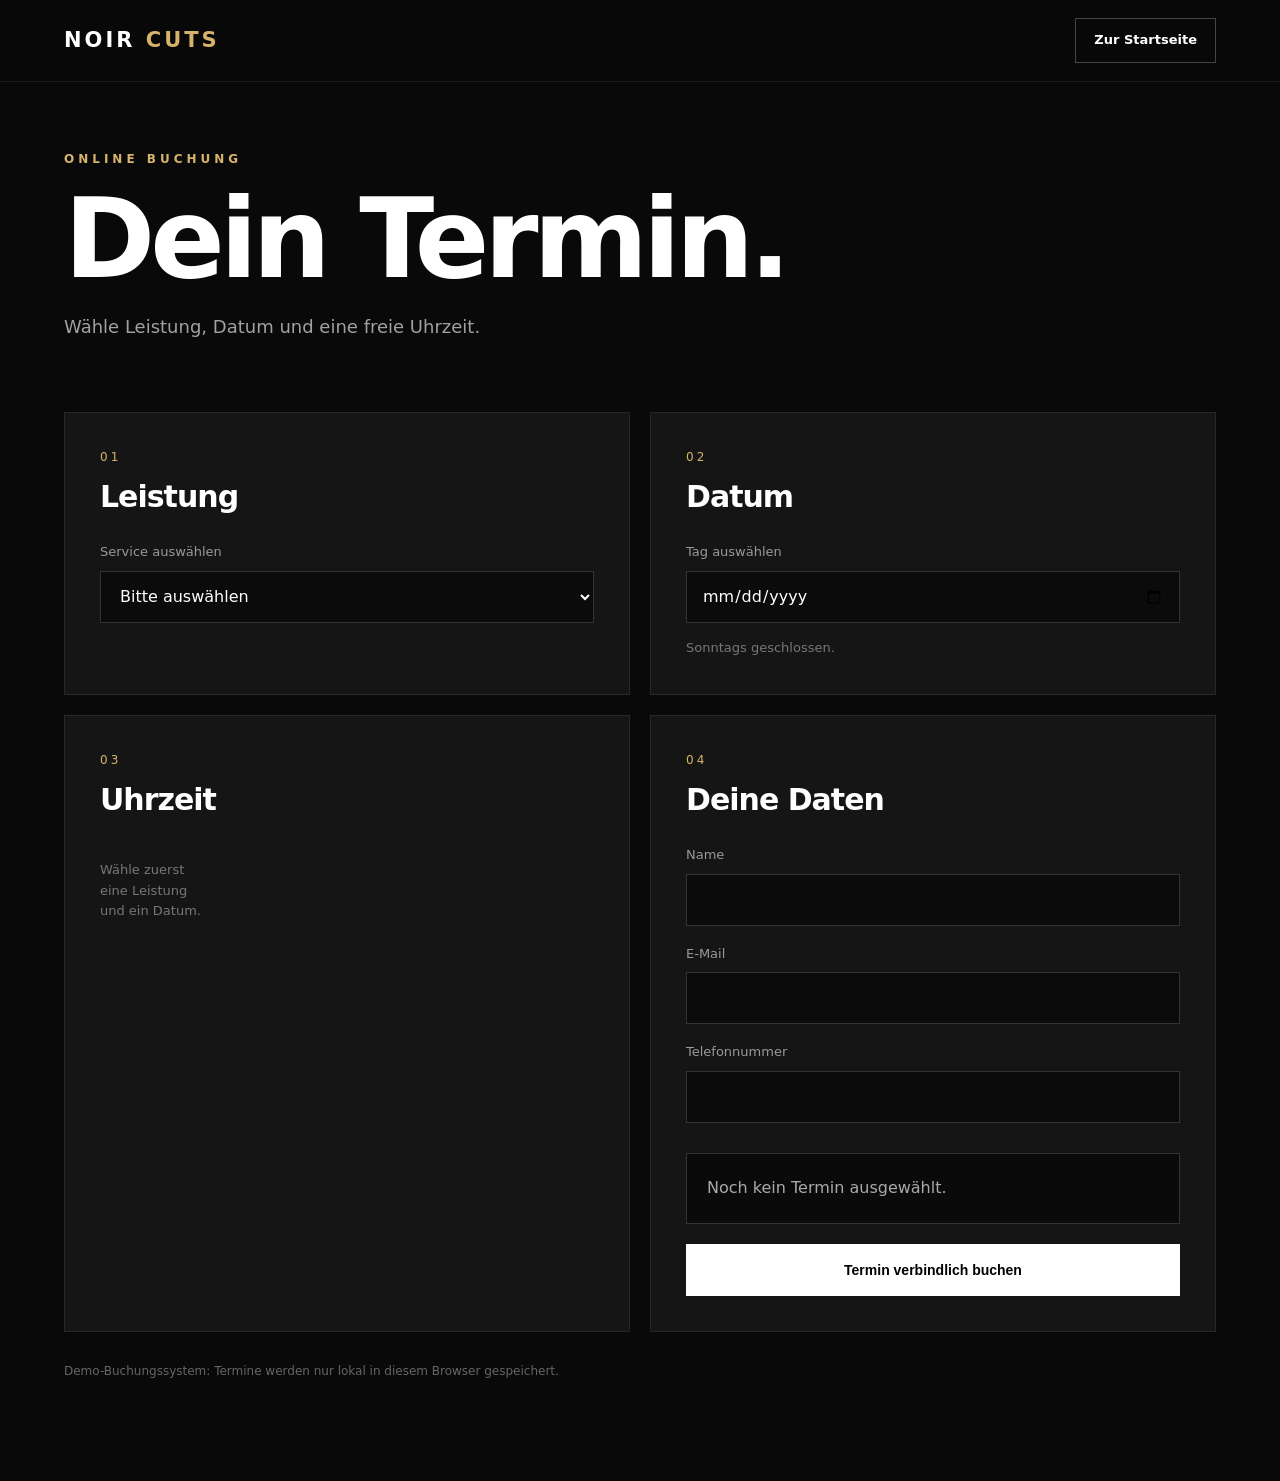
==== booking.html @ 9d5f7660 "Website Version 3 fertiggestellt" ====
<!DOCTYPE html>
<html lang="de">

<head>
    <meta charset="UTF-8">
    <meta name="viewport" content="width=device-width, initial-scale=1.0">

    <title>Termin buchen | NOIR CUTS</title>

    <link rel="stylesheet" href="style.css">
    <link rel="icon" href="favicon.svg" type="image/svg+xml">
</head>

<body>

    <header class="header">

        <a href="index.html" class="logo">
            NOIR <span>CUTS</span>
        </a>

        <a href="index.html" class="nav-button">
            Zur Startseite
        </a>

    </header>


    <main class="booking-page">

        <section class="booking-header">

            <p class="eyebrow">
                ONLINE BUCHUNG
            </p>

            <h1>
                Dein Termin.
            </h1>

            <p>
                Wähle Leistung, Datum und eine freie Uhrzeit.
            </p>

        </section>


        <section class="booking-grid">


            <!-- LEISTUNG -->

            <div class="booking-card">

                <span class="booking-step">
                    01
                </span>

                <h2>
                    Leistung
                </h2>

                <label for="service">
                    Service auswählen
                </label>

                <select id="service">

                    <option value="">
                        Bitte auswählen
                    </option>

                    <option value="classic">
                        Classic Cut – 25 € – 30 Min.
                    </option>

                    <option value="fade">
                        Skin Fade – 30 € – 45 Min.
                    </option>

                    <option value="hairbeard">
                        Hair & Beard – 40 € – 60 Min.
                    </option>

                    <option value="beard">
                        Beard Styling – 18 € – 30 Min.
                    </option>

                </select>

            </div>


            <!-- DATUM -->

            <div class="booking-card">

                <span class="booking-step">
                    02
                </span>

                <h2>
                    Datum
                </h2>

                <label for="bookingDate">
                    Tag auswählen
                </label>

                <input
                    type="date"
                    id="bookingDate"
                >

                <p class="booking-info">
                    Sonntags geschlossen.
                </p>

            </div>


            <!-- UHRZEIT -->

            <div class="booking-card booking-times-card">

                <span class="booking-step">
                    03
                </span>

                <h2>
                    Uhrzeit
                </h2>

                <div
                    class="time-slots"
                    id="timeSlots"
                >

                    <p class="booking-placeholder">
                        Wähle zuerst eine Leistung und ein Datum.
                    </p>

                </div>

            </div>


            <!-- DATEN -->

            <div class="booking-card">

                <span class="booking-step">
                    04
                </span>

                <h2>
                    Deine Daten
                </h2>

                <form id="bookingForm">

                    <label for="customerName">
                        Name
                    </label>

                    <input
                        type="text"
                        id="customerName"
                        required
                    >


                    <label for="customerEmail">
                        E-Mail
                    </label>

                    <input
                        type="email"
                        id="customerEmail"
                        required
                    >


                    <label for="customerPhone">
                        Telefonnummer
                    </label>

                    <input
                        type="tel"
                        id="customerPhone"
                        required
                    >


                    <div class="booking-summary" id="bookingSummary">

                        Noch kein Termin ausgewählt.

                    </div>


                    <button
                        type="submit"
                        class="button button-primary booking-submit"
                    >
                        Termin verbindlich buchen
                    </button>

                </form>

            </div>

        </section>


        <section
            class="booking-success"
            id="bookingSuccess"
        >

            <h2>
                Termin gebucht ✓
            </h2>

            <p id="successText"></p>

            <a
                href="index.html"
                class="button button-secondary"
            >
                Zur Startseite
            </a>

        </section>


        <p class="booking-demo-warning">

            Demo-Buchungssystem:
            Termine werden nur lokal in diesem Browser gespeichert.

        </p>

    </main>


    <script src="booking.js"></script>

</body>

</html>
---- style.css ----
:root {
    --background: #090909;
    --background-light: #111111;
    --card: #151515;
    --border: #282828;

    --text: #ffffff;
    --text-muted: #a1a1a1;

    --accent: #d6b36a;

    --max-width: 1300px;
}


/* RESET */

* {
    margin: 0;
    padding: 0;
    box-sizing: border-box;
}


html {
    scroll-behavior: smooth;
}


body {
    font-family:
        Inter,
        ui-sans-serif,
        system-ui,
        -apple-system,
        BlinkMacSystemFont,
        "Segoe UI",
        sans-serif;

    background: var(--background);
    color: var(--text);

    line-height: 1.6;
}


a {
    color: inherit;
}


button,
a {
    -webkit-tap-highlight-color: transparent;
}


section {
    scroll-margin-top: 90px;
}


/* HEADER */

.header {
    height: 82px;

    display: flex;
    align-items: center;

    padding: 0 max(5%, calc((100% - var(--max-width)) / 2));

    position: fixed;
    top: 0;
    left: 0;

    width: 100%;

    background: rgba(9, 9, 9, 0.88);
    backdrop-filter: blur(18px);

    border-bottom: 1px solid rgba(255,255,255,0.08);

    z-index: 1000;
}


.logo {
    text-decoration: none;

    font-size: 21px;
    font-weight: 800;

    letter-spacing: 3px;

    margin-right: auto;
}


.logo span,
.footer-logo span {
    color: var(--accent);
}


.desktop-nav {
    display: flex;
    align-items: center;

    gap: 34px;
}


.desktop-nav a {
    text-decoration: none;

    color: #d0d0d0;

    font-size: 14px;

    transition: 0.2s;
}


.desktop-nav a:hover {
    color: white;
}


.nav-button {
    margin-left: 35px;

    text-decoration: none;

    border: 1px solid rgba(255,255,255,0.25);

    padding: 11px 18px;

    font-size: 13px;
    font-weight: 600;

    transition: 0.2s;
}


.nav-button:hover {
    background: white;
    color: black;
}


/* MOBILE BUTTON */

.menu-button {
    display: none;

    width: 42px;
    height: 42px;

    background: transparent;
    border: 0;

    cursor: pointer;
}


.menu-button span {
    width: 23px;
    height: 2px;

    display: block;

    margin: 5px auto;

    background: white;

    transition: 0.25s;
}


.mobile-menu {
    display: none;
}


/* HERO */

.hero {
    position: relative;

    min-height: 100vh;

    display: flex;
    align-items: center;

    overflow: hidden;

    padding:
        140px
        max(5%, calc((100% - var(--max-width)) / 2))
        80px;

    background:
        radial-gradient(
            circle at 75% 35%,
            rgba(214,179,106,0.15),
            transparent 25%
        ),
        radial-gradient(
            circle at 75% 50%,
            #232323,
            #090909 55%
        );
}


.hero::after {
    content: "NC";

    position: absolute;

    right: -2%;
    bottom: -25%;

    font-size: min(42vw, 650px);
    font-weight: 900;

    line-height: 1;

    color: rgba(255,255,255,0.025);

    pointer-events: none;
}


.hero-content {
    width: 100%;
    max-width: 800px;

    position: relative;
    z-index: 2;
}


.eyebrow {
    color: var(--accent);

    font-size: 12px;
    font-weight: 700;

    letter-spacing: 4px;

    margin-bottom: 22px;
}


h1 {
    font-size: clamp(62px, 8.5vw, 125px);

    line-height: 0.88;

    letter-spacing: -5px;

    margin-bottom: 34px;
}


h1 span {
    color: #a7a7a7;
}


.hero-description {
    max-width: 620px;

    font-size: clamp(17px, 2vw, 21px);

    color: var(--text-muted);

    margin-bottom: 38px;
}


.hero-buttons,
.contact-buttons {
    display: flex;
    flex-wrap: wrap;

    gap: 12px;
}


.button {
    display: inline-flex;

    justify-content: center;
    align-items: center;

    min-height: 52px;

    padding: 0 25px;

    text-decoration: none;

    font-size: 14px;
    font-weight: 700;

    border: 1px solid white;

    transition:
        transform 0.2s,
        background 0.2s,
        color 0.2s;
}


.button:hover {
    transform: translateY(-2px);
}


.button-primary {
    background: white;
    color: black;
}


.button-secondary {
    background: transparent;
    color: white;

    border-color: #444;
}


.button-secondary:hover {
    border-color: white;
}


.hero-features {
    display: flex;

    gap: 50px;

    margin-top: 80px;

    padding-top: 25px;

    border-top: 1px solid #292929;
}


.hero-features div {
    display: flex;
    flex-direction: column;
}


.hero-features strong {
    font-size: 18px;
}


.hero-features span {
    color: #777;

    font-size: 12px;
}


/* GENERAL SECTION */

.section {
    width: 100%;

    padding:
        130px
        max(5%, calc((100% - var(--max-width)) / 2));
}


.section-heading {
    display: flex;

    justify-content: space-between;
    align-items: flex-end;

    gap: 50px;

    margin-bottom: 65px;
}


h2 {
    font-size: clamp(42px, 6vw, 75px);

    line-height: 1;

    letter-spacing: -3px;
}


.section-intro {
    max-width: 430px;

    color: var(--text-muted);

    font-size: 17px;
}


/* SERVICES */

.services-grid {
    display: grid;

    grid-template-columns: repeat(4, 1fr);

    border-top: 1px solid var(--border);
    border-left: 1px solid var(--border);
}


.service-card {
    padding: 35px 28px;

    min-height: 350px;

    display: flex;
    flex-direction: column;

    border-right: 1px solid var(--border);
    border-bottom: 1px solid var(--border);

    transition:
        background 0.25s,
        transform 0.25s;
}


.service-card:hover {
    background: var(--card);

    transform: translateY(-5px);
}


.service-number {
    color: #555;

    font-size: 13px;

    margin-bottom: 60px;
}


.service-card h3 {
    font-size: 25px;

    margin-bottom: 18px;
}


.service-card p {
    color: var(--text-muted);

    font-size: 14px;

    margin-bottom: 40px;
}


.service-price {
    margin-top: auto;

    font-size: 30px;
    font-weight: 700;
}


/* ABOUT */

.about {
    display: grid;

    grid-template-columns: 1fr 1fr;

    min-height: 750px;
}


.about-visual {
    min-height: 700px;

    background:
        radial-gradient(
            circle at center,
            #262626,
            #101010 70%
        );

    display: flex;
    align-items: center;
    justify-content: center;

    overflow: hidden;
}


.visual-box {
    width: 60%;
    aspect-ratio: 1;

    border: 1px solid #404040;

    display: flex;
    align-items: center;
    justify-content: center;

    transform: rotate(12deg);
}


.visual-box span {
    font-size: clamp(70px, 10vw, 150px);
    font-weight: 900;

    color: var(--accent);

    transform: rotate(-12deg);
}


.about-content {
    padding: 100px 10%;

    display: flex;
    flex-direction: column;
    justify-content: center;

    background: var(--background-light);
}


.about-content h2 {
    margin-bottom: 35px;
}


.about-content > p:not(.eyebrow) {
    color: var(--text-muted);

    max-width: 600px;

    margin-bottom: 17px;
}


.about-points {
    display: grid;

    grid-template-columns: 1fr 1fr;

    gap: 15px;

    margin-top: 35px;
}


.about-points div {
    padding: 14px 0;

    border-bottom: 1px solid #2c2c2c;

    font-size: 14px;
}


.about-points span {
    color: var(--accent);

    margin-right: 8px;
}


/* GALLERY */

.gallery-section {
    background: #0c0c0c;
}


.gallery {
    display: grid;

    grid-template-columns: 1.3fr 1fr 1fr;

    gap: 15px;

    min-height: 500px;
}


.gallery-item {
    position: relative;

    min-height: 450px;

    display: flex;
    align-items: flex-end;

    padding: 25px;

    overflow: hidden;
}


.gallery-item::before {
    content: "";

    position: absolute;
    inset: 0;

    transition: transform 0.4s;
}


.gallery-item:hover::before {
    transform: scale(1.04);
}


.gallery-one::before {
    background:
        linear-gradient(
            145deg,
            #252525,
            #080808
        );
}


.gallery-two::before {
    background:
        linear-gradient(
            30deg,
            #1f1810,
            #111111
        );
}


.gallery-three::before {
    background:
        linear-gradient(
            210deg,
            #292929,
            #0b0b0b
        );
}


.gallery-item span {
    position: relative;

    z-index: 2;

    font-size: 13px;
    letter-spacing: 4px;

    color: #cfcfcf;
}


.gallery-note {
    margin-top: 17px;

    color: #666;

    font-size: 12px;
}


/* HOURS */

.hours-section {
    display: grid;

    grid-template-columns: 0.8fr 1fr;

    gap: 100px;

    padding:
        130px
        max(5%, calc((100% - var(--max-width)) / 2));

    background: var(--accent);

    color: #090909;
}


.hours-section .eyebrow {
    color: #554219;
}


.hours-text {
    margin-top: 30px;

    max-width: 450px;

    color: #554f42;
}


.hours div {
    display: flex;

    justify-content: space-between;

    padding: 15px 0;

    border-bottom: 1px solid rgba(0,0,0,0.18);
}


.hours span,
.hours strong {
    font-size: 15px;
}


.hours .closed strong {
    opacity: 0.45;
}


/* REVIEWS */

.reviews-grid {
    display: grid;

    grid-template-columns: repeat(3, 1fr);

    gap: 15px;
}


.reviews article {
    padding: 35px;

    background: var(--card);

    border: 1px solid var(--border);
}


.stars {
    color: var(--accent);

    letter-spacing: 4px;

    margin-bottom: 30px;
}


.reviews article p {
    font-size: 18px;

    margin-bottom: 35px;
}


.reviews article strong {
    color: #777;

    font-size: 12px;
}


/* CONTACT */

.contact-section {
    padding:
        130px
        max(5%, calc((100% - var(--max-width)) / 2));

    display: grid;

    grid-template-columns: 1.2fr 0.8fr;

    gap: 100px;

    background:
        radial-gradient(
            circle at 10% 70%,
            rgba(214,179,106,0.12),
            transparent 25%
        ),
        #080808;
}


.contact-content h2 {
    margin-bottom: 30px;
}


.contact-content > p:not(.eyebrow) {
    color: var(--text-muted);

    margin-bottom: 35px;
}


.contact-details {
    border-left: 1px solid #292929;

    padding-left: 50px;
}


.contact-details > div {
    margin-bottom: 35px;
}


.contact-details span {
    display: block;

    color: #666;

    font-size: 11px;

    letter-spacing: 3px;

    margin-bottom: 8px;
}


.contact-details strong {
    font-size: 17px;
}


.demo-notice {
    color: #555;

    font-size: 11px;

    line-height: 1.5;

    margin-top: 50px;
}


/* FOOTER */

footer {
    padding:
        70px
        max(5%, calc((100% - var(--max-width)) / 2))
        30px;

    border-top: 1px solid #242424;
}


.footer-main {
    display: grid;

    grid-template-columns: 2fr 1fr 1fr;

    gap: 50px;

    padding-bottom: 70px;
}


.footer-logo {
    font-size: 25px;
    font-weight: 800;

    letter-spacing: 3px;
}


.footer-main p {
    color: #666;

    margin-top: 8px;
}


.footer-links {
    display: flex;
    flex-direction: column;

    gap: 12px;
}


.footer-links a {
    color: #8b8b8b;

    text-decoration: none;

    font-size: 14px;
}


.footer-links a:hover {
    color: white;
}


.footer-bottom {
    display: flex;

    justify-content: space-between;

    padding-top: 25px;

    border-top: 1px solid #222;

    color: #555;

    font-size: 12px;
}


/* LEGAL PAGES */

.legal-page {
    max-width: 900px;

    margin: auto;

    padding: 150px 5% 100px;
}


.legal-page h1 {
    font-size: 55px;

    letter-spacing: -2px;

    margin-bottom: 45px;
}


.legal-page h2 {
    font-size: 25px;

    letter-spacing: 0;

    margin: 45px 0 15px;
}


.legal-page p {
    color: #b0b0b0;

    margin-bottom: 14px;
}


.legal-warning {
    padding: 20px;

    margin-bottom: 40px;

    background: #251e0f;

    border: 1px solid #67532a;

    color: #e1c78d;
}


/* ACCESSIBILITY */

a:focus-visible,
button:focus-visible {
    outline: 3px solid var(--accent);
    outline-offset: 4px;
}


/* TABLET */

@media (max-width: 1000px) {

    .desktop-nav,
    .nav-button {
        display: none;
    }


    .menu-button {
        display: block;
    }


    .mobile-menu {
        position: fixed;

        top: 82px;
        left: 0;

        width: 100%;

        padding: 20px 5% 30px;

        background: #0c0c0c;

        border-bottom: 1px solid #222;

        z-index: 999;
    }


    .mobile-menu.open {
        display: flex;

        flex-direction: column;

        gap: 20px;
    }


    .mobile-menu a {
        text-decoration: none;

        font-size: 19px;

        padding: 8px 0;
    }


    .services-grid {
        grid-template-columns: 1fr 1fr;
    }


    .about {
        grid-template-columns: 1fr;
    }


    .about-visual {
        min-height: 450px;
    }


    .gallery {
        grid-template-columns: 1fr 1fr;
    }


    .gallery-item:first-child {
        grid-column: span 2;
    }


    .hours-section {
        grid-template-columns: 1fr;

        gap: 60px;
    }


    .reviews-grid {
        grid-template-columns: 1fr;
    }


    .contact-section {
        grid-template-columns: 1fr;

        gap: 60px;
    }


    .contact-details {
        border-left: 0;
        border-top: 1px solid #292929;

        padding-left: 0;
        padding-top: 45px;
    }

}


/* SMARTPHONE */

@media (max-width: 650px) {

    .header {
        height: 70px;
    }


    .mobile-menu {
        top: 70px;
    }


    .hero {
        min-height: 900px;

        padding-top: 120px;
    }


    h1 {
        font-size: 64px;

        letter-spacing: -3px;
    }


    .hero-features {
        gap: 20px;

        justify-content: space-between;
    }


    .section {
        padding-top: 90px;
        padding-bottom: 90px;
    }


    .section-heading {
        flex-direction: column;

        align-items: flex-start;

        margin-bottom: 45px;
    }


    h2 {
        font-size: 45px;
    }


    .services-grid {
        grid-template-columns: 1fr;
    }


    .service-card {
        min-height: 270px;
    }


    .service-number {
        margin-bottom: 35px;
    }


    .about-content {
        padding: 80px 6%;
    }


    .about-points {
        grid-template-columns: 1fr;
    }


    .gallery {
        grid-template-columns: 1fr;
    }


    .gallery-item:first-child {
        grid-column: auto;
    }


    .gallery-item {
        min-height: 300px;
    }


    .hours-section {
        padding-top: 90px;
        padding-bottom: 90px;
    }


    .hours div {
        gap: 20px;
    }


    .contact-section {
        padding-top: 90px;
        padding-bottom: 90px;
    }


    .contact-buttons {
        flex-direction: column;
    }


    .footer-main {
        grid-template-columns: 1fr;

        gap: 35px;
    }


    .footer-bottom {
        flex-direction: column;

        gap: 7px;
    }

}
/* BOOKING PAGE */

.booking-page {
    max-width: 1300px;

    margin: auto;

    padding:
        150px
        5%
        100px;
}


.booking-header {
    margin-bottom: 70px;
}


.booking-header h1 {
    font-size: clamp(60px, 9vw, 110px);

    margin-bottom: 25px;
}


.booking-header > p:last-child {
    color: var(--text-muted);

    font-size: 18px;
}


.booking-grid {
    display: grid;

    grid-template-columns:
        repeat(2, 1fr);

    gap: 20px;
}


.booking-card {
    padding: 35px;

    border: 1px solid var(--border);

    background: var(--card);
}


.booking-card h2 {
    font-size: 30px;

    letter-spacing: -1px;

    margin-bottom: 30px;
}


.booking-step {
    display: block;

    color: var(--accent);

    font-size: 12px;

    letter-spacing: 3px;

    margin-bottom: 15px;
}


.booking-card label {
    display: block;

    color: #999;

    font-size: 13px;

    margin: 18px 0 8px;
}


.booking-card input,
.booking-card select {
    width: 100%;

    min-height: 52px;

    padding: 0 15px;

    border: 1px solid #333;

    background: #0b0b0b;

    color: white;

    font: inherit;
}


.booking-info,
.booking-placeholder {
    margin-top: 15px;

    color: #777;

    font-size: 13px;
}


.time-slots {
    display: grid;

    grid-template-columns:
        repeat(4, 1fr);

    gap: 10px;
}


.time-slot {
    min-height: 48px;

    border: 1px solid #383838;

    background: #0b0b0b;

    color: white;

    cursor: pointer;

    transition: 0.2s;
}


.time-slot:hover:not(:disabled) {
    border-color: white;
}


.time-slot.selected {
    background: var(--accent);

    color: black;

    border-color: var(--accent);
}


.time-slot.unavailable {
    color: #555;

    background: #101010;

    cursor: not-allowed;
}


.booking-summary {
    margin-top: 30px;

    padding: 20px;

    background: #0a0a0a;

    border: 1px solid #333;

    color: #aaa;

    line-height: 1.8;
}


.booking-summary strong {
    color: white;
}


.booking-submit {
    margin-top: 20px;

    width: 100%;

    cursor: pointer;
}


.booking-success {
    display: none;

    margin-top: 30px;

    padding: 40px;

    border: 1px solid #4a4025;

    background: #18150d;
}


.booking-success.show {
    display: block;
}


.booking-success h2 {
    font-size: 35px;

    margin-bottom: 15px;
}


.booking-success p {
    margin-bottom: 25px;

    color: #aaa;
}


.booking-demo-warning {
    margin-top: 30px;

    color: #666;

    font-size: 12px;
}


@media (max-width: 850px) {

    .booking-grid {
        grid-template-columns: 1fr;
    }

}


@media (max-width: 600px) {

    .time-slots {
        grid-template-columns:
            repeat(2, 1fr);
    }

}
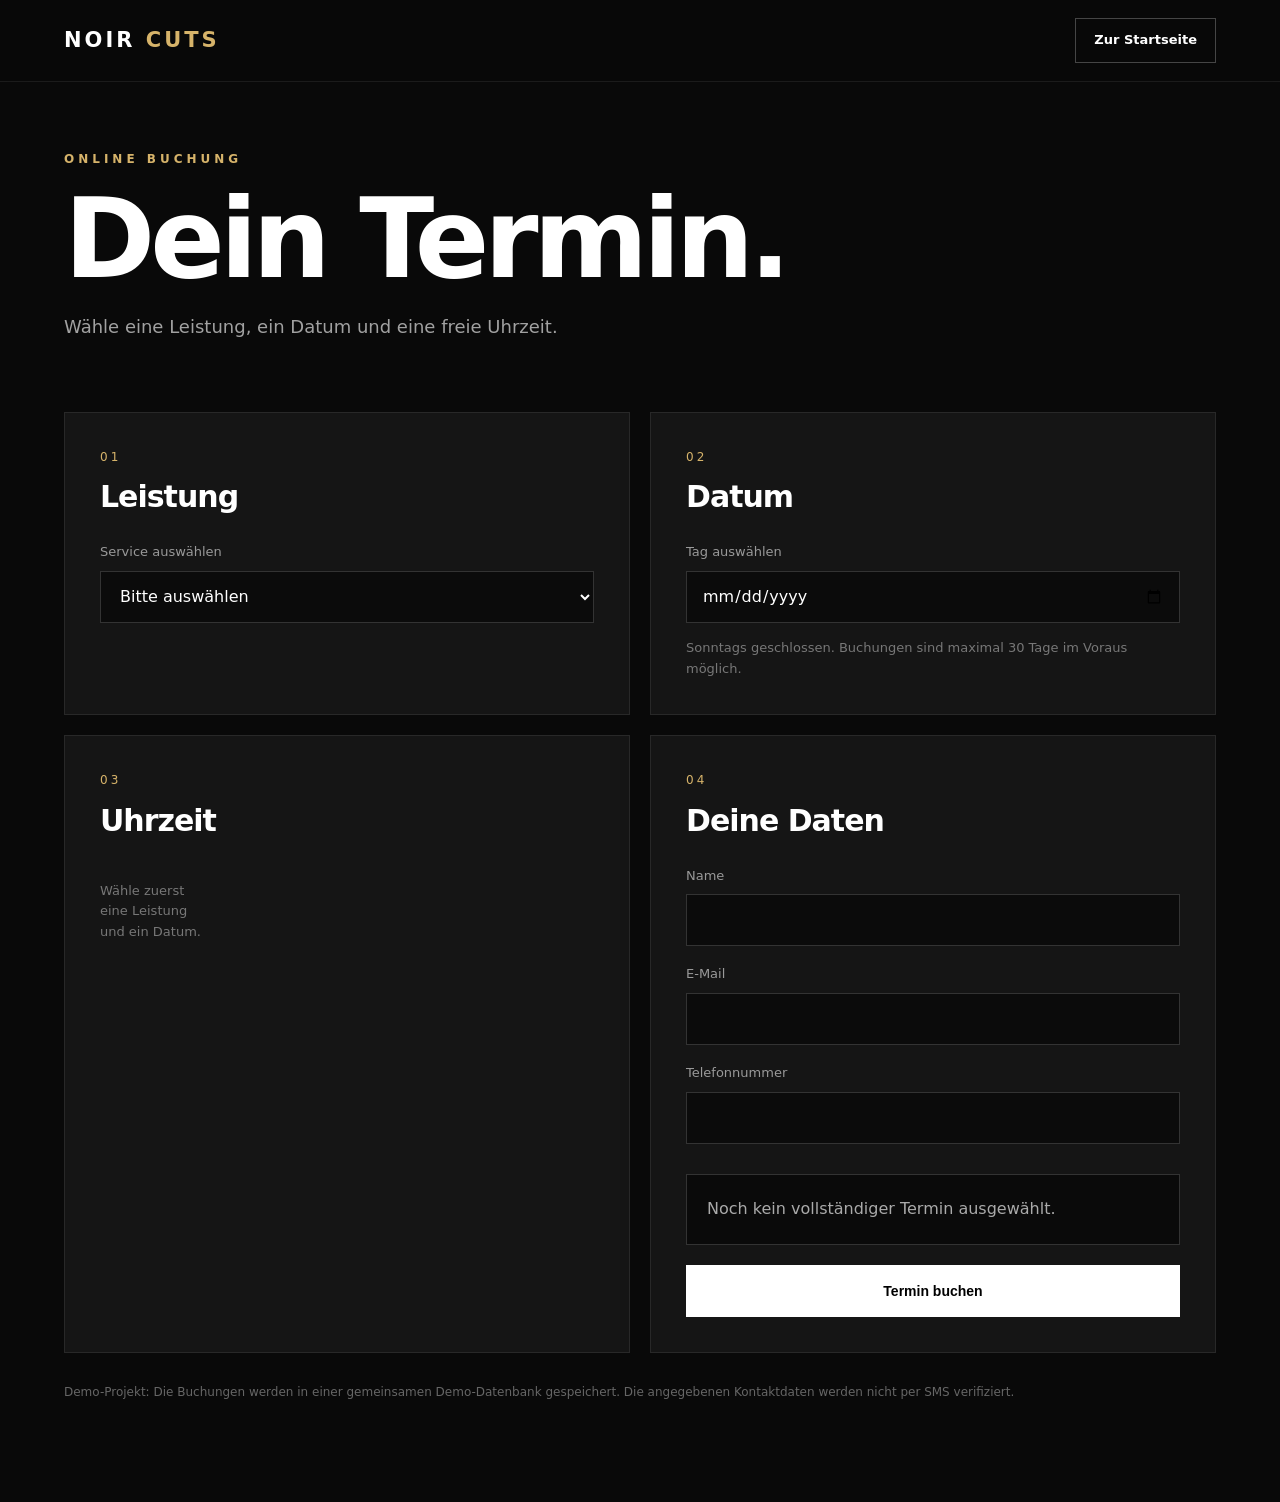
==== commit 6bf79dbb: "Website verbessert" ====
--- a/booking.html
+++ b/booking.html
@@ -3,23 +3,42 @@
 
 <head>
     <meta charset="UTF-8">
-    <meta name="viewport" content="width=device-width, initial-scale=1.0">
+
+    <meta
+        name="viewport"
+        content="width=device-width, initial-scale=1.0"
+    >
 
     <title>Termin buchen | NOIR CUTS</title>
 
-    <link rel="stylesheet" href="style.css">
-    <link rel="icon" href="favicon.svg" type="image/svg+xml">
+    <link
+        rel="stylesheet"
+        href="style.css"
+    >
+
+    <link
+        rel="icon"
+        href="favicon.svg"
+        type="image/svg+xml"
+    >
 </head>
 
+
 <body>
 
     <header class="header">
 
-        <a href="index.html" class="logo">
+        <a
+            href="index.html"
+            class="logo"
+        >
             NOIR <span>CUTS</span>
         </a>
 
-        <a href="index.html" class="nav-button">
+        <a
+            href="index.html"
+            class="nav-button"
+        >
             Zur Startseite
         </a>
 
@@ -27,6 +46,9 @@
 
 
     <main class="booking-page">
+
+
+        <!-- ÜBERSCHRIFT -->
 
         <section class="booking-header">
 
@@ -39,16 +61,20 @@
             </h1>
 
             <p>
-                Wähle Leistung, Datum und eine freie Uhrzeit.
+                Wähle eine Leistung, ein Datum
+                und eine freie Uhrzeit.
             </p>
 
         </section>
 
 
+
+        <!-- BUCHUNG -->
+
         <section class="booking-grid">
 
 
-            <!-- LEISTUNG -->
+            <!-- 1. LEISTUNG -->
 
             <div class="booking-card">
 
@@ -91,7 +117,8 @@
             </div>
 
 
-            <!-- DATUM -->
+
+            <!-- 2. DATUM -->
 
             <div class="booking-card">
 
@@ -114,12 +141,15 @@
 
                 <p class="booking-info">
                     Sonntags geschlossen.
+                    Buchungen sind maximal
+                    30 Tage im Voraus möglich.
                 </p>
 
             </div>
 
 
-            <!-- UHRZEIT -->
+
+            <!-- 3. UHRZEIT -->
 
             <div class="booking-card booking-times-card">
 
@@ -137,7 +167,8 @@
                 >
 
                     <p class="booking-placeholder">
-                        Wähle zuerst eine Leistung und ein Datum.
+                        Wähle zuerst eine Leistung
+                        und ein Datum.
                     </p>
 
                 </div>
@@ -145,7 +176,8 @@
             </div>
 
 
-            <!-- DATEN -->
+
+            <!-- 4. KUNDENDATEN -->
 
             <div class="booking-card">
 
@@ -157,7 +189,9 @@
                     Deine Daten
                 </h2>
 
+
                 <form id="bookingForm">
+
 
                     <label for="customerName">
                         Name
@@ -192,9 +226,13 @@
                     >
 
 
-                    <div class="booking-summary" id="bookingSummary">
-
-                        Noch kein Termin ausgewählt.
+                    <div
+                        class="booking-summary"
+                        id="bookingSummary"
+                    >
+
+                        Noch kein vollständiger
+                        Termin ausgewählt.
 
                     </div>
 
@@ -203,7 +241,7 @@
                         type="submit"
                         class="button button-primary booking-submit"
                     >
-                        Termin verbindlich buchen
+                        Termin buchen
                     </button>
 
                 </form>
@@ -212,6 +250,9 @@
 
         </section>
 
+
+
+        <!-- ERFOLGREICHE BUCHUNG -->
 
         <section
             class="booking-success"
@@ -234,13 +275,20 @@
         </section>
 
 
+
+        <!-- DEMO HINWEIS -->
+
         <p class="booking-demo-warning">
 
-            Demo-Buchungssystem:
-            Termine werden nur lokal in diesem Browser gespeichert.
+            Demo-Projekt:
+            Die Buchungen werden in einer gemeinsamen
+            Demo-Datenbank gespeichert.
+            Die angegebenen Kontaktdaten werden
+            nicht per SMS verifiziert.
 
         </p>
 
+
     </main>
 
 
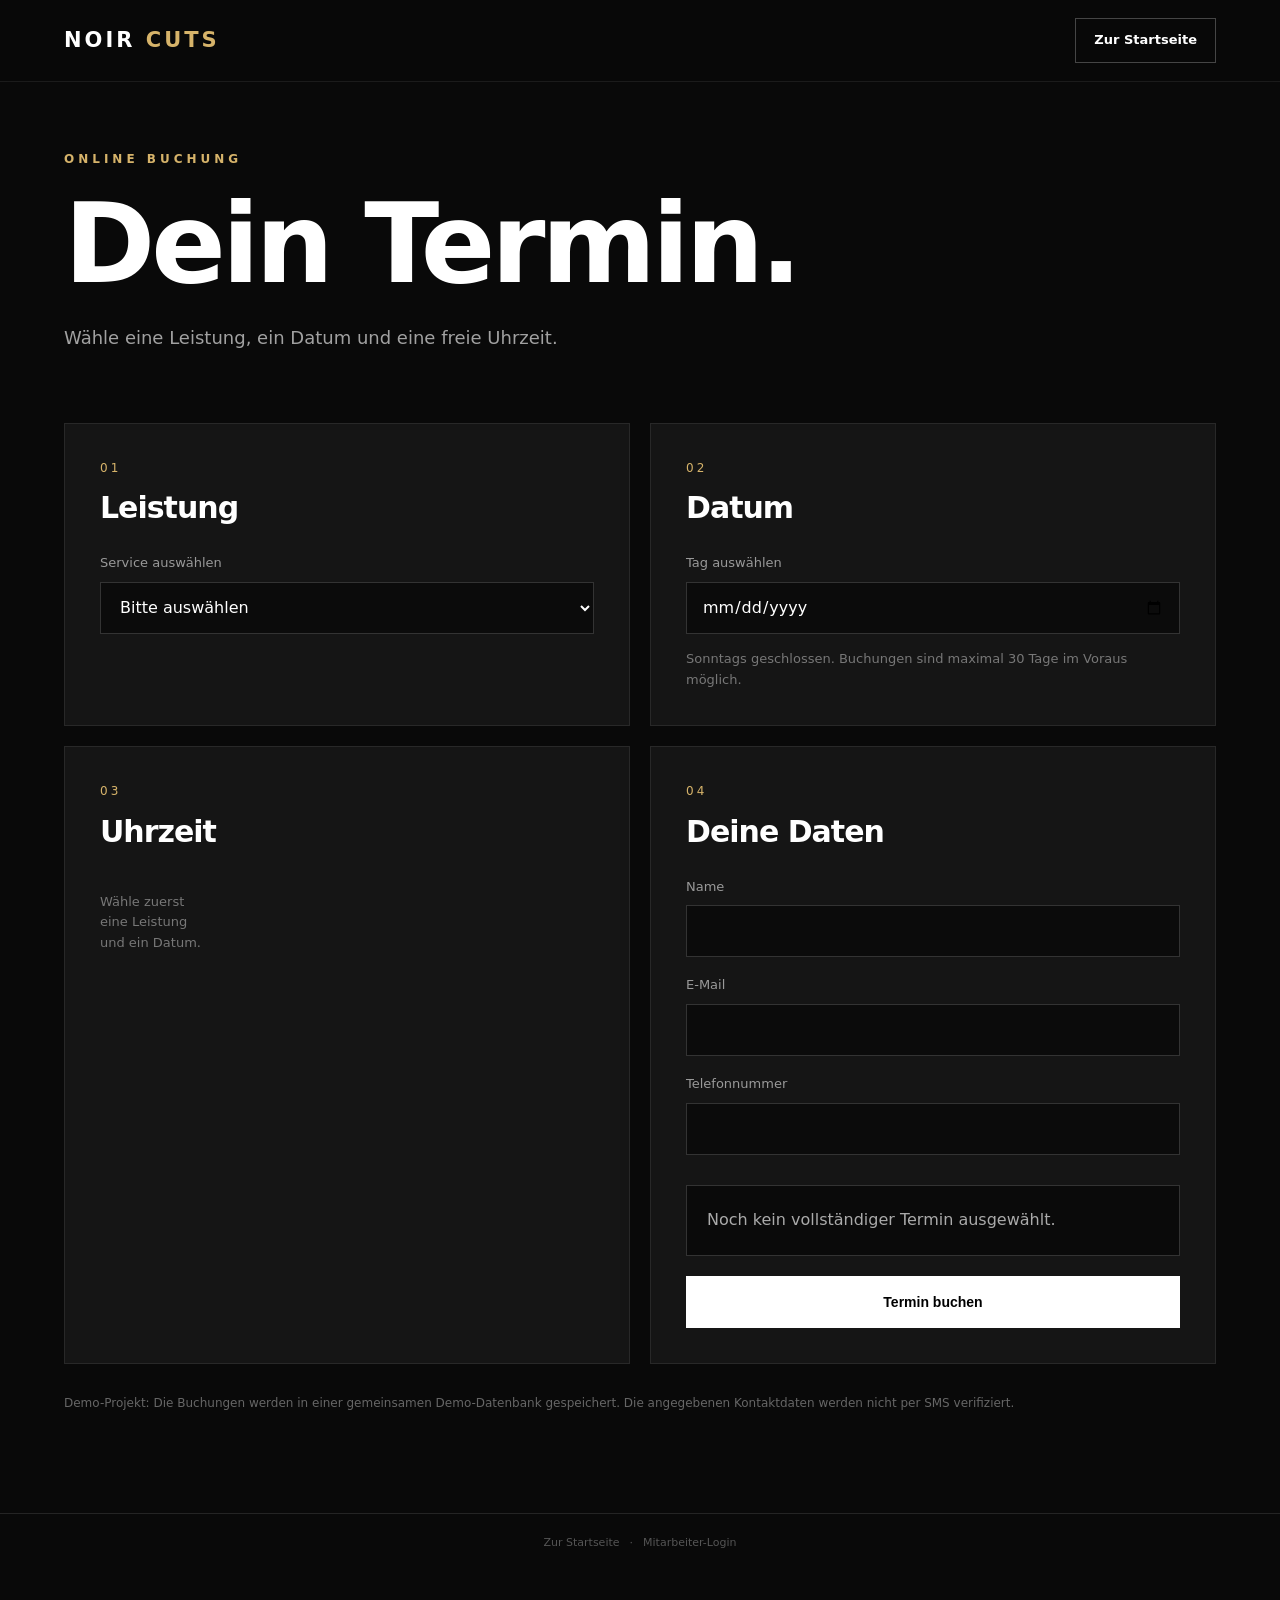
==== commit 40fc6cfc: "Website verbessert" ====
--- a/booking.html
+++ b/booking.html
@@ -291,6 +291,19 @@
 
     </main>
 
+<footer class="booking-footer">
+
+    <a href="index.html">
+        Zur Startseite
+    </a>
+
+    <span>·</span>
+
+    <a href="admin.html" class="admin-footer-link">
+        Mitarbeiter-Login
+    </a>
+
+</footer>
 
     <script src="booking.js"></script>
 
--- a/style.css
+++ b/style.css
@@ -107,7 +107,7 @@
     display: flex;
     align-items: center;
 
-    gap: 34px;
+    gap: 24px;
 }
 
 
@@ -128,7 +128,7 @@
 
 
 .nav-button {
-    margin-left: 35px;
+    margin-left: 20px;
 
     text-decoration: none;
 
@@ -255,18 +255,18 @@
 
 
 h1 {
-    font-size: clamp(62px, 8.5vw, 125px);
-
-    line-height: 0.88;
-
-    letter-spacing: -5px;
+    font-size: clamp(62px, 8.5vw, 115px);
+
+    line-height: 0.98;
+
+    letter-spacing: -4px;
 
     margin-bottom: 34px;
 }
 
 
 h1 span {
-    color: #a7a7a7;
+    color: var(--accent);
 }
 
 
@@ -363,7 +363,7 @@
 
 
 .hero-features span {
-    color: #777;
+    color: var(--text-muted);
 
     font-size: 12px;
 }
@@ -1117,9 +1117,9 @@
 
 
     h1 {
-        font-size: 64px;
-
-        letter-spacing: -3px;
+        font-size: 58px;
+        line-height: 1;
+        letter-spacing: -2px;
     }
 
 
@@ -1473,4 +1473,617 @@
             repeat(2, 1fr);
     }
 
+}
+/* =====================================================
+   ADMIN DASHBOARD
+===================================================== */
+
+.hidden {
+    display: none !important;
+}
+
+
+.admin-page {
+    max-width: 1300px;
+
+    margin: auto;
+
+    padding:
+        150px
+        5%
+        100px;
+}
+
+
+
+/* LOGIN */
+
+.admin-login {
+    max-width: 700px;
+
+    min-height: 70vh;
+
+    display: flex;
+    flex-direction: column;
+
+    justify-content: center;
+}
+
+
+.admin-login h1 {
+    margin-bottom: 25px;
+}
+
+
+.admin-login-text {
+    color: var(--text-muted);
+
+    font-size: 18px;
+
+    margin-bottom: 40px;
+}
+
+
+.admin-login-box {
+    max-width: 500px;
+
+    padding: 30px;
+
+    border: 1px solid var(--border);
+
+    background: var(--card);
+}
+
+
+.admin-login-box label {
+    display: block;
+
+    margin-bottom: 8px;
+
+    color: #999;
+
+    font-size: 13px;
+}
+
+
+.admin-login-box input {
+    width: 100%;
+
+    min-height: 52px;
+
+    padding: 0 15px;
+
+    margin-bottom: 15px;
+
+    border: 1px solid #333;
+
+    background: #090909;
+
+    color: white;
+
+    font: inherit;
+}
+
+
+.admin-login-box button {
+    width: 100%;
+}
+
+
+.admin-error {
+    min-height: 25px;
+
+    margin-top: 15px;
+
+    color: #ff7e7e;
+
+    font-size: 13px;
+}
+
+
+
+/* DASHBOARD HEADER */
+
+.admin-dashboard-header {
+    display: flex;
+
+    justify-content: space-between;
+    align-items: flex-end;
+
+    gap: 30px;
+
+    margin-bottom: 60px;
+}
+
+
+.admin-dashboard-header h1 {
+    margin-bottom: 0;
+}
+
+
+.admin-logout {
+    padding: 12px 20px;
+
+    background: transparent;
+
+    color: #aaa;
+
+    border: 1px solid #333;
+
+    cursor: pointer;
+}
+
+
+.admin-logout:hover {
+    color: white;
+
+    border-color: white;
+}
+
+
+
+/* STATISTIK */
+
+.admin-stats {
+    display: grid;
+
+    grid-template-columns:
+        repeat(4, 1fr);
+
+    gap: 15px;
+
+    margin-bottom: 50px;
+}
+
+
+.admin-stat {
+    padding: 25px;
+
+    background: var(--card);
+
+    border: 1px solid var(--border);
+}
+
+
+.admin-stat span {
+    display: block;
+
+    color: #777;
+
+    font-size: 12px;
+
+    text-transform: uppercase;
+
+    letter-spacing: 2px;
+
+    margin-bottom: 15px;
+}
+
+
+.admin-stat strong {
+    display: block;
+
+    font-size: 42px;
+
+    line-height: 1;
+
+    margin-bottom: 10px;
+}
+
+
+.admin-stat small {
+    color: #777;
+}
+
+
+
+/* FILTER */
+
+.admin-controls {
+    display: flex;
+
+    align-items: flex-end;
+
+    justify-content: space-between;
+
+    gap: 20px;
+
+    padding: 25px;
+
+    margin-bottom: 40px;
+
+    background: #101010;
+
+    border: 1px solid var(--border);
+}
+
+
+.admin-controls label {
+    display: block;
+
+    color: #777;
+
+    font-size: 12px;
+
+    margin-bottom: 8px;
+}
+
+
+.admin-controls input {
+    min-height: 50px;
+
+    padding: 0 15px;
+
+    border: 1px solid #333;
+
+    background: #080808;
+
+    color: white;
+
+    font: inherit;
+}
+
+
+
+/* LOADING */
+
+.admin-loading {
+    padding: 30px;
+
+    color: #777;
+
+    text-align: center;
+}
+
+
+
+/* TAG */
+
+.admin-day {
+    margin-bottom: 55px;
+
+    scroll-margin-top: 100px;
+}
+
+
+.admin-day h2 {
+    font-size: 28px;
+
+    letter-spacing: -1px;
+
+    margin-bottom: 20px;
+}
+
+
+
+/* TERMIN */
+
+.admin-appointment {
+    display: grid;
+
+    grid-template-columns:
+        140px
+        1fr
+        auto;
+
+    gap: 30px;
+
+    align-items: center;
+
+    padding: 28px;
+
+    margin-bottom: 12px;
+
+    background: var(--card);
+
+    border: 1px solid var(--border);
+}
+
+
+.appointment-time {
+    display: flex;
+
+    flex-direction: column;
+}
+
+
+.appointment-time strong {
+    font-size: 30px;
+
+    line-height: 1;
+}
+
+
+.appointment-time span {
+    margin-top: 7px;
+
+    color: #777;
+
+    font-size: 12px;
+}
+
+
+
+/* INFO */
+
+.appointment-top {
+    display: flex;
+
+    align-items: center;
+
+    flex-wrap: wrap;
+
+    gap: 15px;
+
+    margin-bottom: 15px;
+}
+
+
+.appointment-top h3 {
+    font-size: 21px;
+}
+
+
+.appointment-info p {
+    margin-top: 5px;
+
+    color: #999;
+
+    font-size: 14px;
+}
+
+
+.appointment-info p strong {
+    color: #ddd;
+}
+
+
+.appointment-info a {
+    color: var(--accent);
+
+    text-decoration: none;
+}
+
+
+
+/* STATUS */
+
+.appointment-status {
+    padding: 5px 10px;
+
+    border: 1px solid #444;
+
+    font-size: 10px;
+
+    text-transform: uppercase;
+
+    letter-spacing: 1px;
+}
+
+
+.status-confirmed
+.appointment-status {
+    color: var(--accent);
+
+    border-color:
+        rgba(
+            214,
+            179,
+            106,
+            0.5
+        );
+}
+
+
+.status-completed {
+    opacity: 0.65;
+}
+
+
+.status-cancelled {
+    opacity: 0.4;
+}
+
+
+
+/* ACTIONS */
+
+.appointment-actions {
+    display: flex;
+
+    flex-direction: column;
+
+    gap: 8px;
+}
+
+
+.admin-action {
+    min-width: 110px;
+
+    padding: 10px 15px;
+
+    background: transparent;
+
+    border: 1px solid #333;
+
+    color: white;
+
+    cursor: pointer;
+}
+
+
+.admin-action.complete:hover {
+    border-color: #8ccf9b;
+
+    color: #8ccf9b;
+}
+
+
+.admin-action.cancel:hover {
+    border-color: #ef7777;
+
+    color: #ef7777;
+}
+
+
+
+/* KEINE TERMINE */
+
+.admin-empty {
+    padding: 60px;
+
+    text-align: center;
+
+    color: #777;
+
+    border: 1px solid var(--border);
+
+    background: var(--card);
+}
+
+
+
+/* TABLET */
+
+@media (max-width: 900px) {
+
+    .admin-stats {
+        grid-template-columns:
+            1fr 1fr;
+    }
+
+
+    .admin-appointment {
+        grid-template-columns:
+            100px
+            1fr;
+    }
+
+
+    .appointment-actions {
+        grid-column:
+            1 / -1;
+
+        flex-direction: row;
+    }
+
+}
+
+
+
+/* SMARTPHONE */
+
+@media (max-width: 600px) {
+
+    .admin-page {
+        padding-top: 110px;
+    }
+
+
+    .admin-dashboard-header {
+        flex-direction: column;
+
+        align-items: flex-start;
+    }
+
+
+    .admin-stats {
+        grid-template-columns:
+            1fr 1fr;
+    }
+
+
+    .admin-controls {
+        flex-direction: column;
+
+        align-items: stretch;
+    }
+
+
+    .admin-controls input {
+        width: 100%;
+    }
+
+
+    .admin-appointment {
+        grid-template-columns:
+            1fr;
+
+        gap: 20px;
+    }
+
+
+    .appointment-actions {
+        grid-column: auto;
+
+        flex-direction: column;
+    }
+
+
+    .admin-action {
+        width: 100%;
+    }
+
+}
+/* =====================================================
+   FOOTER ADMIN LINK
+===================================================== */
+
+.footer-bottom-links {
+    display: flex;
+    align-items: center;
+    gap: 18px;
+}
+
+
+.admin-footer-link {
+    color: #555;
+    text-decoration: none;
+    font-size: 11px;
+    transition: 0.2s;
+}
+
+
+.admin-footer-link:hover {
+    color: #aaa;
+}
+
+
+.booking-footer {
+    max-width: 1300px;
+    margin: 0 auto;
+
+    padding: 20px 5% 50px;
+
+    display: flex;
+    justify-content: center;
+    align-items: center;
+    gap: 10px;
+
+    color: #555;
+
+    font-size: 11px;
+}
+
+
+.booking-footer a {
+    color: #555;
+    text-decoration: none;
+    transition: 0.2s;
+}
+
+
+.booking-footer a:hover {
+    color: #aaa;
+}
+
+
+@media (max-width: 650px) {
+
+    .footer-bottom-links {
+        flex-direction: column;
+        align-items: flex-start;
+        gap: 6px;
+    }
+
 }
